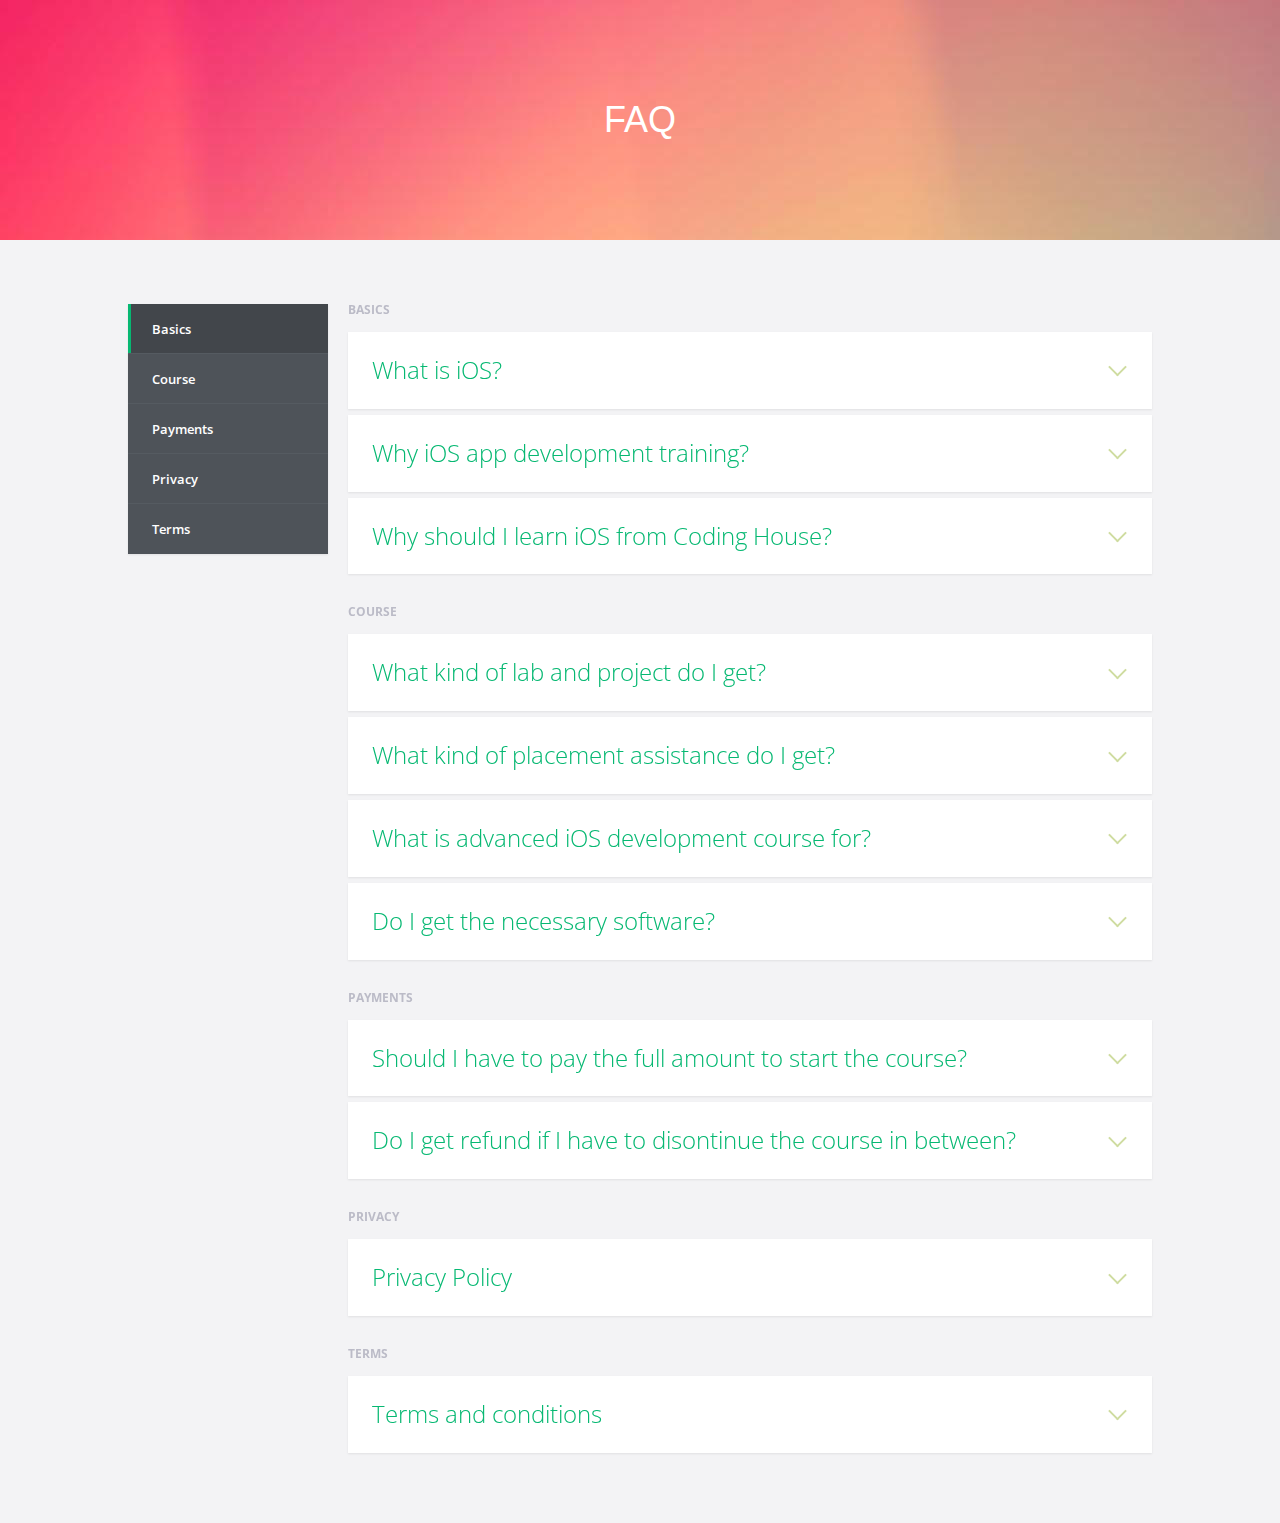
==== FAQ.html @ 741de29a "upadtes" ====
<!doctype html>
<html lang="en" class="no-js">
<head>
	<meta charset="UTF-8">
	<meta name="viewport" content="width=device-width, initial-scale=1">

	<link href='http://fonts.googleapis.com/css?family=Open+Sans:400,300,600,700' rel='stylesheet' type='text/css'>

	<link rel="stylesheet" href="css/FAQreset.css"> <!-- CSS reset -->
	<link rel="stylesheet" href="css/FAQstyle.css"> <!-- Resource style -->
	<script src="js/modernizr.js"></script> <!-- Modernizr -->
	<title>FAQ Coding House</title>
</head>
<body>
<header>
	<h1>FAQ</h1>
</header>
<section class="cd-faq">
	<ul class="cd-faq-categories">
		<li><a class="selected" href="#basics">Basics</a></li>
		<li><a href="#course">Course</a></li>
		<li><a href="#payments">Payments</a></li>
		<li><a href="#privacy">Privacy</a></li>
		<li><a href="#terms">Terms</a></li>
	</ul> <!-- cd-faq-categories -->

	<div class="cd-faq-items">
		<ul id="basics" class="cd-faq-group">
			<li class="cd-faq-title"><h2>Basics</h2></li>
			<li>
				<a class="cd-faq-trigger" href="#0">What is iOS?</a>
				<div class="cd-faq-content">
					<p>iOS is the operating system on which iPhone/iPad/iPod devices work. iOS app development refers to the development of iPhone applications.</p>
				</div> <!-- cd-faq-content -->
			</li>

			<li>
				<a class="cd-faq-trigger" href="#0">Why iOS app development training?</a>
				<div class="cd-faq-content">
					<p>iOS is evolving very fast and new releases are coming like a flash. This makes our job of providing training on iOS app development challenging and interesting. The growth in the number of mobile internet users is exceeded a whopping 10,000 million users which is nearly 10 times more than that of Internet PC. As per an estimate there are around 5 billion mobile phones and the mobile industry is evaluated to be at $1,000,000,000,000 by creating lot of job opportunities. We at COidng House, continuously review the new releases and market demands and revise our course content, examples, training materials etc. 
					By the time you finish the course, you will have a good command over iOS application development and will be able to develop iPhone apps using web-services.</p>
				</div> <!-- cd-faq-content -->
			</li>

			<li>
				<a class="cd-faq-trigger" href="#0">Why should I learn iOS from Coding House?</a>
				<div class="cd-faq-content">
					<p>Our iPhone Curriculum has been developed to form the best in this realm. Reviewed and approved by iPhone experts, having international development experience, our curriculum is fashioned to be the in-depth, technical and comprehensive one giving the candidates a deep insight into iPhone Application Development for a stunning career.</p>
				</div> <!-- cd-faq-content -->
			</li>

			
		</ul> <!-- cd-faq-group -->

		<ul id="course" class="cd-faq-group">
			<li class="cd-faq-title"><h2>Course</h2></li>
			<li>
				<a class="cd-faq-trigger" href="#0">What kind of lab and project do I get?</a>
				<div class="cd-faq-content">
					<p>This iOS application development training course provides you with 75% hours of practical lab exercises.By the end of the course you will have to work on a iOS project assigned by us.</p>
				</div> <!-- cd-faq-content -->
			</li>

			<li>
				<a class="cd-faq-trigger" href="#0">What kind of placement assistance do I get?</a>
				<div class="cd-faq-content">
					<p>We assure that you will be properly armed for a lucrative career once you finish the course successfully.</br> 
Assist you to create a spotless and professional resume highlighting your technical skills in iOS development.</br> 
Introduce you to mock interviews and frequently repeated interview questions. </br>
Offer proper career guidance and inform on prospective employers and vacancies.</p>
				</div> <!-- cd-faq-content -->
			</li>

			<li>
				<a class="cd-faq-trigger" href="#0">What is advanced iOS development course for?</a>
				<div class="cd-faq-content">
					<p>Advanced iOS application development are targeted for people who have some experience in programming and want to work on iOS development, or if you have some app idea and want to develop it personally or may be as a companys product, we will help you in developing the app in industry standards with optimised and updated format.</p>
				</div> <!-- cd-faq-content -->
			</li>
			<li>
				<a class="cd-faq-trigger" href="#0">Do I get the necessary software?</a>
				<div class="cd-faq-content">
					<p>Yes. We will provide you the required genuine softwares.</p>
				</div> <!-- cd-faq-content -->
			</li>
		</ul> <!-- cd-faq-group -->

		

		<ul id="payments" class="cd-faq-group">
			<li class="cd-faq-title"><h2>Payments</h2></li>
			<li>
				<a class="cd-faq-trigger" href="#0">Should I have to pay the full amount to start the course?</a>
				<div class="cd-faq-content">
					<p>No. You can pay it in diffrent installment schemes also.</p>
				</div> <!-- cd-faq-content -->
			</li>

			<li>
				<a class="cd-faq-trigger" href="#0">Do I get refund if I have to disontinue the course in between?</a>
				<div class="cd-faq-content">
					<p>Sorry, we wont provide refund if you are discontinuing the course for your own reasons.But we could try to help you continuing the course in some other batch in future.</p>
				</div> <!-- cd-faq-content -->
			</li>

			
		</ul> <!-- cd-faq-group -->

		<ul id="privacy" class="cd-faq-group">
			<li class="cd-faq-title"><h2>Privacy</h2></li>
			<li>
				<a class="cd-faq-trigger" href="#0">Privacy Policy</a>
				<div class="cd-faq-content">
					<p>bla...bla ..bla..</p>
				</div> <!-- cd-faq-content -->
			</li>

			
		</ul> <!-- cd-faq-group -->

		<ul id="terms" class="cd-faq-group">
			<li class="cd-faq-title"><h2>Terms</h2></li>
			<li>
				<a class="cd-faq-trigger" href="#0">Terms and conditions</a>
				<div class="cd-faq-content">
					<p>bla..bla..bla...</p>
				</div> <!-- cd-faq-content -->
			</li>

		</ul> <!-- cd-faq-group -->
	</div> <!-- cd-faq-items -->
	<a href="#0" class="cd-close-panel">Close</a>
</section> <!-- cd-faq -->
<script src="js/jquery-2.1.1.js"></script>
<script src="js/jquery.mobile.custom.min.js"></script>
<script src="js/main.js"></script> <!-- Resource jQuery -->
</body>
</html>
---- css/FAQreset.css ----
/* http://meyerweb.com/eric/tools/css/reset/ 
   v2.0 | 20110126
   License: none (public domain)
*/

html, body, div, span, applet, object, iframe,
h1, h2, h3, h4, h5, h6, p, blockquote, pre,
a, abbr, acronym, address, big, cite, code,
del, dfn, em, img, ins, kbd, q, s, samp,
small, strike, strong, sub, sup, tt, var,
b, u, i, center,
dl, dt, dd, ol, ul, li,
fieldset, form, label, legend,
table, caption, tbody, tfoot, thead, tr, th, td,
article, aside, canvas, details, embed, 
figure, figcaption, footer, header, hgroup, 
menu, nav, output, ruby, section, summary,
time, mark, audio, video {
	margin: 0;
	padding: 0;
	border: 0;
	font-size: 100%;
	font: inherit;
	vertical-align: baseline;
}
/* HTML5 display-role reset for older browsers */
article, aside, details, figcaption, figure, 
footer, header, hgroup, menu, nav, section, main {
	display: block;
}
body {
	line-height: 1;
}
ol, ul {
	list-style: none;
}
blockquote, q {
	quotes: none;
}
blockquote:before, blockquote:after,
q:before, q:after {
	content: '';
	content: none;
}
table {
	border-collapse: collapse;
	border-spacing: 0;
}
---- css/FAQstyle.css ----
/* -------------------------------- 

Primary style

-------------------------------- */
*, *::after, *::before {
  -webkit-box-sizing: border-box;
  -moz-box-sizing: border-box;
  box-sizing: border-box;
}

*::after, *::before {
  content: '';
}

body {
  font-size: 100%;
  font-family: "Open Sans", sans-serif;
  color: #4e5359;
  background-color: #f3f3f5;
}
body::after {
  /* overlay layer visible on small devices when the right panel slides in */
  position: fixed;
  top: 0;
  left: 0;
  width: 100%;
  height: 100%;
  background-color: rgba(78, 83, 89, 0.8);
  visibility: hidden;
  opacity: 0;
  -webkit-transition: opacity .3s 0s, visibility 0s .3s;
  -moz-transition: opacity .3s 0s, visibility 0s .3s;
  transition: opacity .3s 0s, visibility 0s .3s;
}
body.cd-overlay::after {
  visibility: visible;
  opacity: 1;
  -webkit-transition: opacity .3s 0s, visibility 0s 0s;
  -moz-transition: opacity .3s 0s, visibility 0s 0s;
  transition: opacity .3s 0s, visibility 0s 0s;
}
@media only screen and (min-width: 768px) {
  body::after {
    display: none;
  }
}

a {
  color: #06b872;
  text-decoration: none;
}

/* -------------------------------- 

Main components 

-------------------------------- */
header {
  position: relative;
  height: 180px;
  line-height: 180px;
  text-align: center;
  background-color: #06b872;
  background: url('../img/bg2.jpg');
}
header h1 {
  color: #ffffff;
  -webkit-font-smoothing: antialiased;
  -moz-osx-font-smoothing: grayscale;
  font-size: 20px;
  font-size: 1.25rem;
  font-family: 'Roboto Condensed', sans-serif;
}
@media only screen and (min-width: 1024px) {
  header {
    height: 240px;
    line-height: 240px;
  }
  header h1 {
    font-size: 36px;
    font-size: 2.25rem;
    font-weight: 300;
  }
}

.cd-faq {
  width: 90%;
  max-width: 1024px;
  margin: 2em auto;
  box-shadow: 0 1px 5px rgba(0, 0, 0, 0.1);
}
.cd-faq:after {
  content: "";
  display: table;
  clear: both;
}
@media only screen and (min-width: 768px) {
  .cd-faq {
    position: relative;
    margin: 4em auto;
    box-shadow: none;
  }
}

.cd-faq-categories a {
  position: relative;
  display: block;
  overflow: hidden;
  height: 50px;
  line-height: 50px;
  padding: 0 28px 0 16px;
  background-color: #4e5359;
  -webkit-font-smoothing: antialiased;
  -moz-osx-font-smoothing: grayscale;
  color: #ffffff;
  white-space: nowrap;
  border-bottom: 1px solid #555b61;
  text-overflow: ellipsis;
}
.cd-faq-categories a::before, .cd-faq-categories a::after {
  /* plus icon on the right */
  position: absolute;
  top: 50%;
  right: 16px;
  display: inline-block;
  height: 1px;
  width: 10px;
  background-color: #7f868e;
}
.cd-faq-categories a::after {
  -webkit-transform: rotate(90deg);
  -moz-transform: rotate(90deg);
  -ms-transform: rotate(90deg);
  -o-transform: rotate(90deg);
  transform: rotate(90deg);
}
.cd-faq-categories li:last-child a {
  border-bottom: none;
}
@media only screen and (min-width: 768px) {
  .cd-faq-categories {
    width: 20%;
    float: left;
    box-shadow: 0 1px 2px rgba(0, 0, 0, 0.08);
  }
  .cd-faq-categories a {
    font-size: 13px;
    font-size: 0.8125rem;
    font-weight: 600;
    padding-left: 24px;
    padding: 0 24px;
    -webkit-transition: background 0.2s, padding 0.2s;
    -moz-transition: background 0.2s, padding 0.2s;
    transition: background 0.2s, padding 0.2s;
  }
  .cd-faq-categories a::before, .cd-faq-categories a::after {
    display: none;
  }
  .no-touch .cd-faq-categories a:hover {
    background: #555b61;
  }
  .no-js .cd-faq-categories {
    width: 100%;
    margin-bottom: 2em;
  }
}
@media only screen and (min-width: 1024px) {
  .cd-faq-categories {
    position: absolute;
    top: 0;
    left: 0;
    width: 200px;
    z-index: 2;
  }
  .cd-faq-categories a::before {
    /* decorative rectangle on the left visible for the selected item */
    display: block;
    top: 0;
    right: auto;
    left: 0;
    height: 100%;
    width: 3px;
    background-color: #06b872;
    opacity: 0;
    -webkit-transition: opacity 0.2s;
    -moz-transition: opacity 0.2s;
    transition: opacity 0.2s;
  }
  .cd-faq-categories .selected {
    background: #42464b !important;
  }
  .cd-faq-categories .selected::before {
    opacity: 1;
  }
  .cd-faq-categories.is-fixed {
    /* top and left value assigned in jQuery */
    position: fixed;
  }
  .no-js .cd-faq-categories {
    position: relative;
  }
}

.cd-faq-items {
  position: fixed;
  height: 100%;
  width: 90%;
  top: 0;
  right: 0;
  background: #ffffff;
  padding: 0 5% 1em;
  overflow: auto;
  -webkit-overflow-scrolling: touch;
  z-index: 1;
  -webkit-backface-visibility: hidden;
  backface-visibility: hidden;
  -webkit-transform: translateZ(0) translateX(100%);
  -moz-transform: translateZ(0) translateX(100%);
  -ms-transform: translateZ(0) translateX(100%);
  -o-transform: translateZ(0) translateX(100%);
  transform: translateZ(0) translateX(100%);
  -webkit-transition: -webkit-transform .3s;
  -moz-transition: -moz-transform .3s;
  transition: transform .3s;
}
.cd-faq-items.slide-in {
  -webkit-transform: translateZ(0) translateX(0%);
  -moz-transform: translateZ(0) translateX(0%);
  -ms-transform: translateZ(0) translateX(0%);
  -o-transform: translateZ(0) translateX(0%);
  transform: translateZ(0) translateX(0%);
}
.no-js .cd-faq-items {
  position: static;
  height: auto;
  width: 100%;
  -webkit-transform: translateX(0);
  -moz-transform: translateX(0);
  -ms-transform: translateX(0);
  -o-transform: translateX(0);
  transform: translateX(0);
}
@media only screen and (min-width: 768px) {
  .cd-faq-items {
    position: static;
    height: auto;
    width: 78%;
    float: right;
    overflow: visible;
    -webkit-transform: translateZ(0) translateX(0);
    -moz-transform: translateZ(0) translateX(0);
    -ms-transform: translateZ(0) translateX(0);
    -o-transform: translateZ(0) translateX(0);
    transform: translateZ(0) translateX(0);
    padding: 0;
    background: transparent;
  }
}
@media only screen and (min-width: 1024px) {
  .cd-faq-items {
    float: none;
    width: 100%;
    padding-left: 220px;
  }
  .no-js .cd-faq-items {
    padding-left: 0;
  }
}

.cd-close-panel {
  position: fixed;
  top: 5px;
  right: -100%;
  display: block;
  height: 40px;
  width: 40px;
  overflow: hidden;
  text-indent: 100%;
  white-space: nowrap;
  z-index: 2;
  /* Force Hardware Acceleration in WebKit */
  -webkit-transform: translateZ(0);
  -moz-transform: translateZ(0);
  -ms-transform: translateZ(0);
  -o-transform: translateZ(0);
  transform: translateZ(0);
  -webkit-backface-visibility: hidden;
  backface-visibility: hidden;
  -webkit-transition: right 0.4s;
  -moz-transition: right 0.4s;
  transition: right 0.4s;
}
.cd-close-panel::before, .cd-close-panel::after {
  /* close icon in CSS */
  position: absolute;
  top: 16px;
  left: 12px;
  display: inline-block;
  height: 3px;
  width: 18px;
  background: #6c7d8e;
}
.cd-close-panel::before {
  -webkit-transform: rotate(45deg);
  -moz-transform: rotate(45deg);
  -ms-transform: rotate(45deg);
  -o-transform: rotate(45deg);
  transform: rotate(45deg);
}
.cd-close-panel::after {
  -webkit-transform: rotate(-45deg);
  -moz-transform: rotate(-45deg);
  -ms-transform: rotate(-45deg);
  -o-transform: rotate(-45deg);
  transform: rotate(-45deg);
}
.cd-close-panel.move-left {
  right: 2%;
}
@media only screen and (min-width: 768px) {
  .cd-close-panel {
    display: none;
  }
}

.cd-faq-group {
  /* hide group not selected */
  display: none;
}
.cd-faq-group.selected {
  display: block;
}
.cd-faq-group .cd-faq-title {
  background: transparent;
  box-shadow: none;
  margin: 1em 0;
}
.no-touch .cd-faq-group .cd-faq-title:hover {
  box-shadow: none;
}
.cd-faq-group .cd-faq-title h2 {
  text-transform: uppercase;
  font-size: 12px;
  font-size: 0.75rem;
  font-weight: 700;
  color: #bbbbc7;
}
.no-js .cd-faq-group {
  display: block;
}
@media only screen and (min-width: 768px) {
  .cd-faq-group {
    /* all groups visible */
    display: block;
  }
  .cd-faq-group > li {
    background: #ffffff;
    margin-bottom: 6px;
    box-shadow: 0 1px 2px rgba(0, 0, 0, 0.08);
    -webkit-transition: box-shadow 0.2s;
    -moz-transition: box-shadow 0.2s;
    transition: box-shadow 0.2s;
  }
  .no-touch .cd-faq-group > li:hover {
    box-shadow: 0 1px 10px rgba(108, 125, 142, 0.3);
  }
  .cd-faq-group .cd-faq-title {
    margin: 2em 0 1em;
  }
  .cd-faq-group:first-child .cd-faq-title {
    margin-top: 0;
  }
}

.cd-faq-trigger {
  position: relative;
  display: block;
  margin: 1.6em 0 .4em;
  line-height: 1.2;
}
@media only screen and (min-width: 768px) {
  .cd-faq-trigger {
    font-size: 24px;
    font-size: 1.5rem;
    font-weight: 300;
    margin: 0;
    padding: 24px 72px 24px 24px;
  }
  .cd-faq-trigger::before, .cd-faq-trigger::after {
    /* arrow icon on the right */
    position: absolute;
    right: 24px;
    top: 50%;
    height: 2px;
    width: 13px;
    background: #cfdca0;
    -webkit-backface-visibility: hidden;
    backface-visibility: hidden;
    -webkit-transition-property: -webkit-transform;
    -moz-transition-property: -moz-transform;
    transition-property: transform;
    -webkit-transition-duration: 0.2s;
    -moz-transition-duration: 0.2s;
    transition-duration: 0.2s;
  }
  .cd-faq-trigger::before {
    -webkit-transform: rotate(45deg);
    -moz-transform: rotate(45deg);
    -ms-transform: rotate(45deg);
    -o-transform: rotate(45deg);
    transform: rotate(45deg);
    right: 32px;
  }
  .cd-faq-trigger::after {
    -webkit-transform: rotate(-45deg);
    -moz-transform: rotate(-45deg);
    -ms-transform: rotate(-45deg);
    -o-transform: rotate(-45deg);
    transform: rotate(-45deg);
  }
  .content-visible .cd-faq-trigger::before {
    -webkit-transform: rotate(-45deg);
    -moz-transform: rotate(-45deg);
    -ms-transform: rotate(-45deg);
    -o-transform: rotate(-45deg);
    transform: rotate(-45deg);
  }
  .content-visible .cd-faq-trigger::after {
    -webkit-transform: rotate(45deg);
    -moz-transform: rotate(45deg);
    -ms-transform: rotate(45deg);
    -o-transform: rotate(45deg);
    transform: rotate(45deg);
  }
}

.cd-faq-content p {
  font-size: 14px;
  font-size: 0.875rem;
  line-height: 1.4;
  color: #6c7d8e;
}
@media only screen and (min-width: 768px) {
  .cd-faq-content {
    display: none;
    padding: 0 24px 30px;
  }
  .cd-faq-content p {
    line-height: 1.6;
  }
  .no-js .cd-faq-content {
    display: block;
  }
}
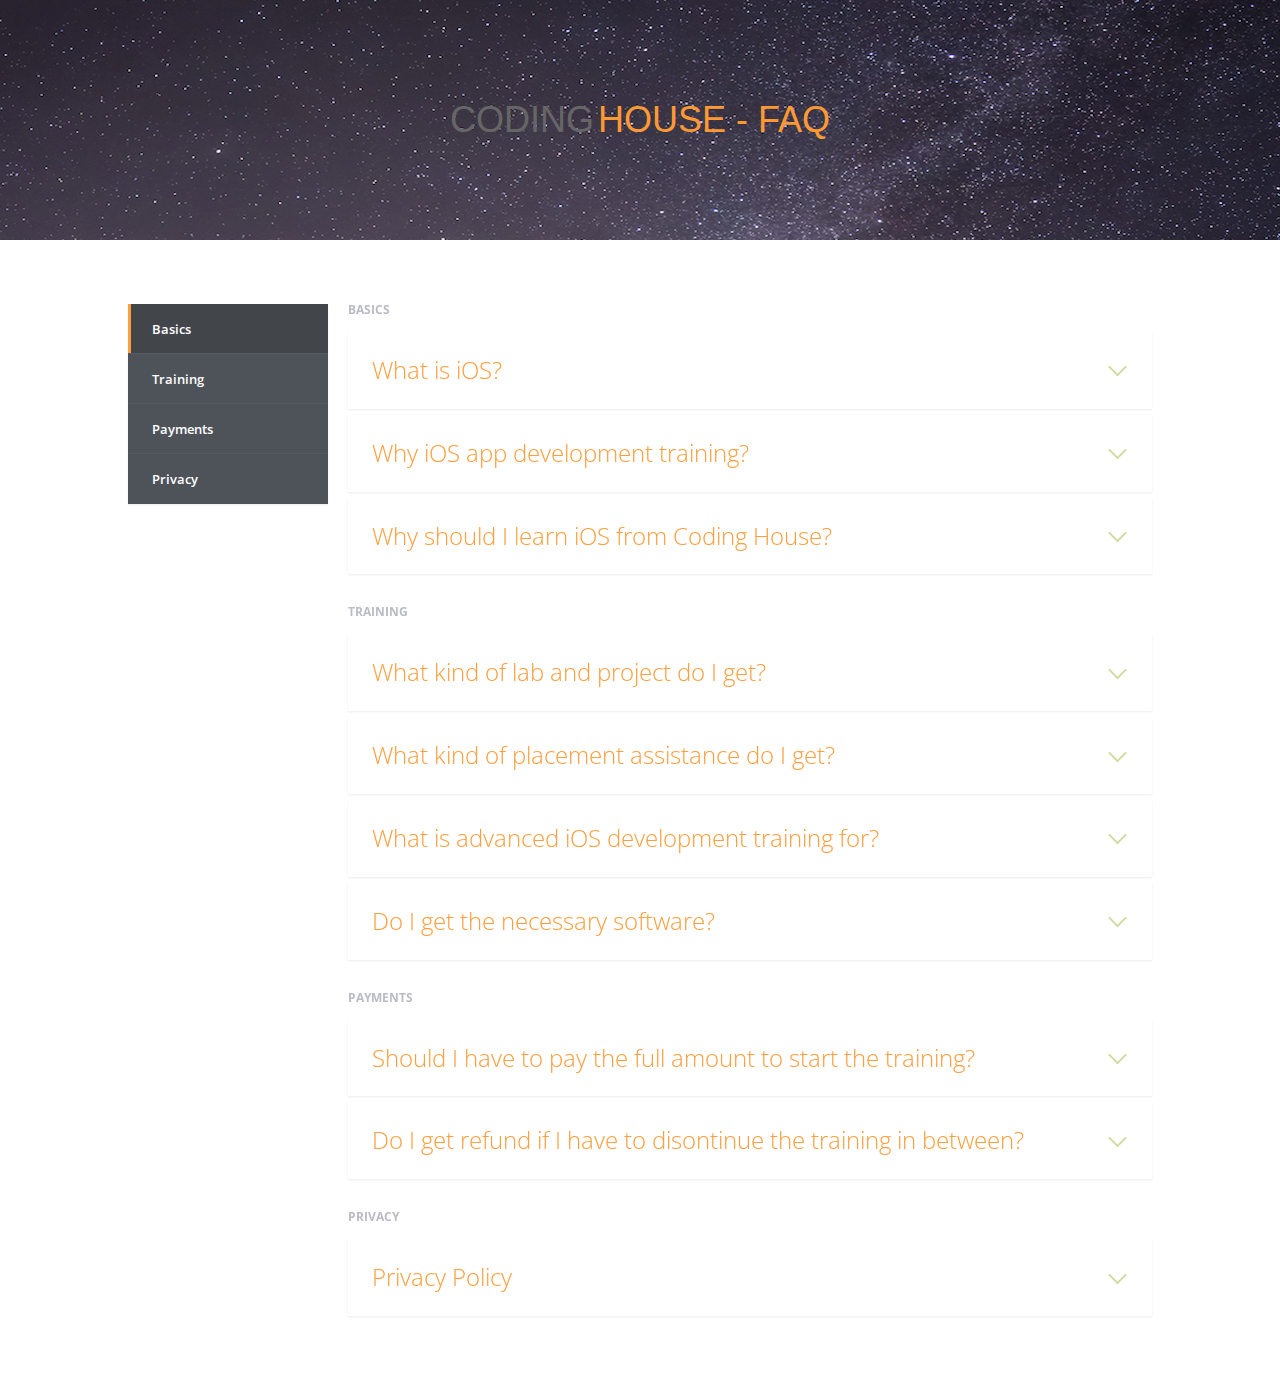
==== commit a6c0132e: "map,contact,faq,images" ====
--- a/FAQ.html
+++ b/FAQ.html
@@ -13,15 +13,17 @@
 </head>
 <body>
 <header>
-	<h1>FAQ</h1>
+
+	<!-- <h1>FAQ</h1> -->
+	<div class="logo-coding">CODING</div> <div class="logo-house">HOUSE - FAQ</div> 
 </header>
 <section class="cd-faq">
 	<ul class="cd-faq-categories">
 		<li><a class="selected" href="#basics">Basics</a></li>
-		<li><a href="#course">Course</a></li>
+		<li><a href="#training">Training</a></li>
 		<li><a href="#payments">Payments</a></li>
 		<li><a href="#privacy">Privacy</a></li>
-		<li><a href="#terms">Terms</a></li>
+		<!-- <li><a href="#terms">Terms</a></li> -->
 	</ul> <!-- cd-faq-categories -->
 
 	<div class="cd-faq-items">
@@ -37,8 +39,8 @@
 			<li>
 				<a class="cd-faq-trigger" href="#0">Why iOS app development training?</a>
 				<div class="cd-faq-content">
-					<p>iOS is evolving very fast and new releases are coming like a flash. This makes our job of providing training on iOS app development challenging and interesting. The growth in the number of mobile internet users is exceeded a whopping 10,000 million users which is nearly 10 times more than that of Internet PC. As per an estimate there are around 5 billion mobile phones and the mobile industry is evaluated to be at $1,000,000,000,000 by creating lot of job opportunities. We at COidng House, continuously review the new releases and market demands and revise our course content, examples, training materials etc. 
-					By the time you finish the course, you will have a good command over iOS application development and will be able to develop iPhone apps using web-services.</p>
+					<p>iOS is evolving very fast and new releases are coming like a flash. This makes our job of providing training on iOS app development challenging and interesting. The growth in the number of mobile internet users is exceeded a whopping 10,000 million users which is nearly 10 times more than that of Internet PC. As per an estimate there are around 5 billion mobile phones and the mobile industry is evaluated to be at $1,000,000,000,000 by creating lot of job opportunities. We at COidng House, continuously review the new releases and market demands and revise our training content, examples, training materials etc. 
+					By the time you finish the training, you will have a good command over iOS application development and will be able to develop iPhone apps using web-services.</p>
 				</div> <!-- cd-faq-content -->
 			</li>
 
@@ -52,19 +54,19 @@
 			
 		</ul> <!-- cd-faq-group -->
 
-		<ul id="course" class="cd-faq-group">
-			<li class="cd-faq-title"><h2>Course</h2></li>
+		<ul id="training" class="cd-faq-group">
+			<li class="cd-faq-title"><h2>training</h2></li>
 			<li>
 				<a class="cd-faq-trigger" href="#0">What kind of lab and project do I get?</a>
 				<div class="cd-faq-content">
-					<p>This iOS application development training course provides you with 75% hours of practical lab exercises.By the end of the course you will have to work on a iOS project assigned by us.</p>
+					<p>This iOS application development training training provides you with 75% hours of practical lab exercises.By the end of the training you will have to work on a iOS project assigned by us.</p>
 				</div> <!-- cd-faq-content -->
 			</li>
 
 			<li>
 				<a class="cd-faq-trigger" href="#0">What kind of placement assistance do I get?</a>
 				<div class="cd-faq-content">
-					<p>We assure that you will be properly armed for a lucrative career once you finish the course successfully.</br> 
+					<p>We assure that you will be properly armed for a lucrative career once you finish the training successfully.</br> 
 Assist you to create a spotless and professional resume highlighting your technical skills in iOS development.</br> 
 Introduce you to mock interviews and frequently repeated interview questions. </br>
 Offer proper career guidance and inform on prospective employers and vacancies.</p>
@@ -72,7 +74,7 @@
 			</li>
 
 			<li>
-				<a class="cd-faq-trigger" href="#0">What is advanced iOS development course for?</a>
+				<a class="cd-faq-trigger" href="#0">What is advanced iOS development training for?</a>
 				<div class="cd-faq-content">
 					<p>Advanced iOS application development are targeted for people who have some experience in programming and want to work on iOS development, or if you have some app idea and want to develop it personally or may be as a companys product, we will help you in developing the app in industry standards with optimised and updated format.</p>
 				</div> <!-- cd-faq-content -->
@@ -90,16 +92,16 @@
 		<ul id="payments" class="cd-faq-group">
 			<li class="cd-faq-title"><h2>Payments</h2></li>
 			<li>
-				<a class="cd-faq-trigger" href="#0">Should I have to pay the full amount to start the course?</a>
+				<a class="cd-faq-trigger" href="#0">Should I have to pay the full amount to start the training?</a>
 				<div class="cd-faq-content">
 					<p>No. You can pay it in diffrent installment schemes also.</p>
 				</div> <!-- cd-faq-content -->
 			</li>
 
 			<li>
-				<a class="cd-faq-trigger" href="#0">Do I get refund if I have to disontinue the course in between?</a>
+				<a class="cd-faq-trigger" href="#0">Do I get refund if I have to disontinue the training in between?</a>
 				<div class="cd-faq-content">
-					<p>Sorry, we wont provide refund if you are discontinuing the course for your own reasons.But we could try to help you continuing the course in some other batch in future.</p>
+					<p>Sorry, we wont provide refund if you are discontinuing the training for your own reasons.But we could try to help you continuing the training in some other batch in future.</p>
 				</div> <!-- cd-faq-content -->
 			</li>
 
@@ -111,14 +113,15 @@
 			<li>
 				<a class="cd-faq-trigger" href="#0">Privacy Policy</a>
 				<div class="cd-faq-content">
-					<p>bla...bla ..bla..</p>
+					<p>This Privacy Policy (“Policy”) is effective as of June 1, 2016, and explains what information we collect about you and why, what we do with that information, how we share it, and how we handle the personal information created, inputted, submitted, posted, transmitted, stored or displayed by you, your Agents and End-Users when accessing and using our Services. Certain terms that are capitalized in this policy are defined and have the meaning applied in our Terms of Service.</br>If there are any material changes to this Policy, you will be notified by email, through the Service, or by posting a prominent notice on our Websites prior to the change becoming effective. We encourage you to periodically review this page for the latest information on our privacy practices. Your continued use of our Services or Websites constitutes your agreement to be bound by such changes to this Policy. Your only remedy, if you do not accept the terms of this Policy, is to discontinue use of our Service and our Websites.
+					</p>
 				</div> <!-- cd-faq-content -->
 			</li>
 
 			
 		</ul> <!-- cd-faq-group -->
 
-		<ul id="terms" class="cd-faq-group">
+		<!-- <ul id="terms" class="cd-faq-group">
 			<li class="cd-faq-title"><h2>Terms</h2></li>
 			<li>
 				<a class="cd-faq-trigger" href="#0">Terms and conditions</a>
@@ -127,7 +130,7 @@
 				</div> <!-- cd-faq-content -->
 			</li>
 
-		</ul> <!-- cd-faq-group -->
+		</ul> <!-- cd-faq-group --> 
 	</div> <!-- cd-faq-items -->
 	<a href="#0" class="cd-close-panel">Close</a>
 </section> <!-- cd-faq -->
--- a/css/FAQstyle.css
+++ b/css/FAQstyle.css
@@ -13,10 +13,32 @@
   content: '';
 }
 
+
+.logo-coding{
+  display: inline-block; 
+  padding: 0px 0px 0px 0px;
+  color: #666666;
+  text-transform: uppercase;
+  font-weight: 500;
+  font-size: 2.25em;
+  font-family: 'Helvetica Bold', sans-serif;
+}
+
+.logo-house{
+  display: inline-block; 
+  padding: 0px 0px 0px 0px;
+  color: #ff9933;
+  text-transform: uppercase;
+  font-weight: 400;
+  font-size: 2.25em;
+  font-family: 'Helvetica Bold', sans-serif;
+}
+
 body {
   font-size: 100%;
   font-family: "Open Sans", sans-serif;
   color: #4e5359;
+  FF9E3D
   background-color: #f3f3f5;
 }
 body::after {
@@ -47,7 +69,7 @@
 }
 
 a {
-  color: #06b872;
+  color: #FF9E3D;
   text-decoration: none;
 }
 
@@ -59,10 +81,10 @@
 header {
   position: relative;
   height: 180px;
-  line-height: 180px;
+  line-height: 80px;
   text-align: center;
-  background-color: #06b872;
-  background: url('../img/bg2.jpg');
+  background-color: white;
+  background: url('../img/bg1.jpg');
 }
 header h1 {
   color: #ffffff;
@@ -181,7 +203,7 @@
     left: 0;
     height: 100%;
     width: 3px;
-    background-color: #06b872;
+    background-color: #FF9E3D;
     opacity: 0;
     -webkit-transition: opacity 0.2s;
     -moz-transition: opacity 0.2s;
